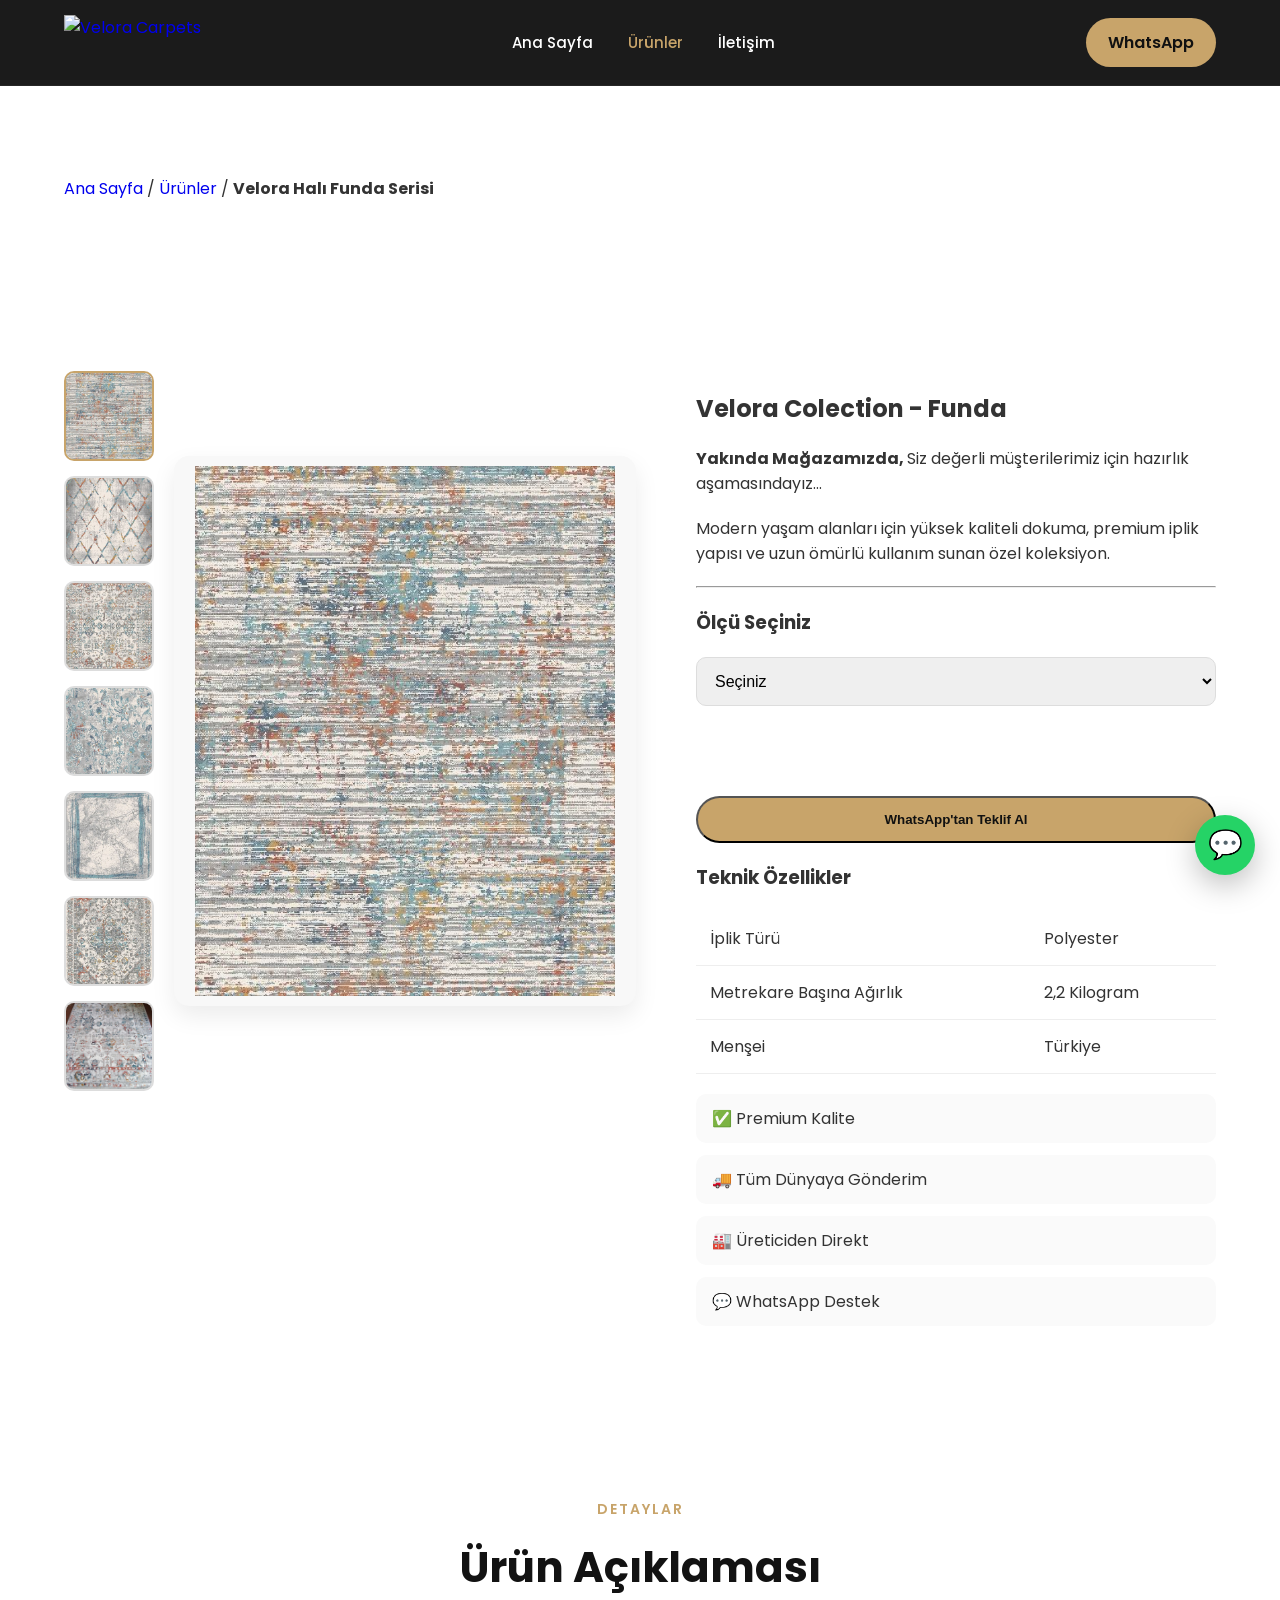
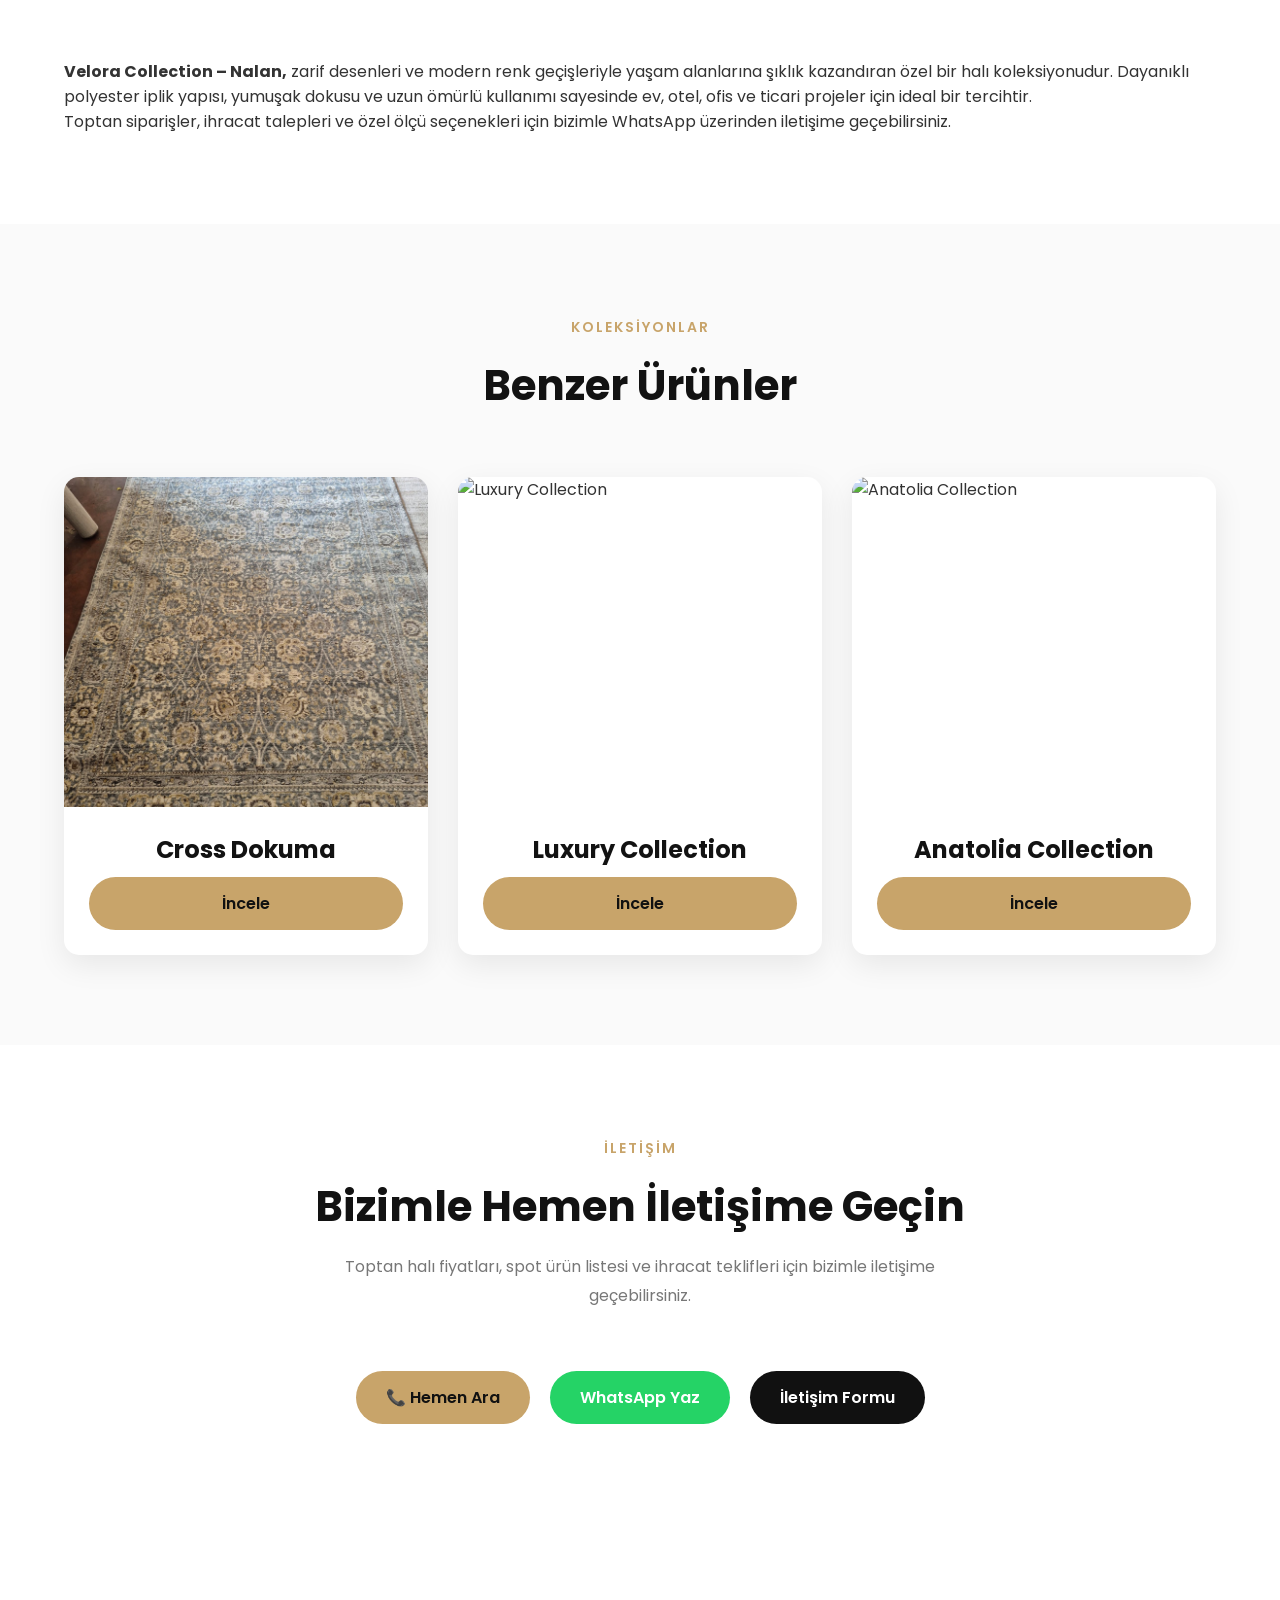
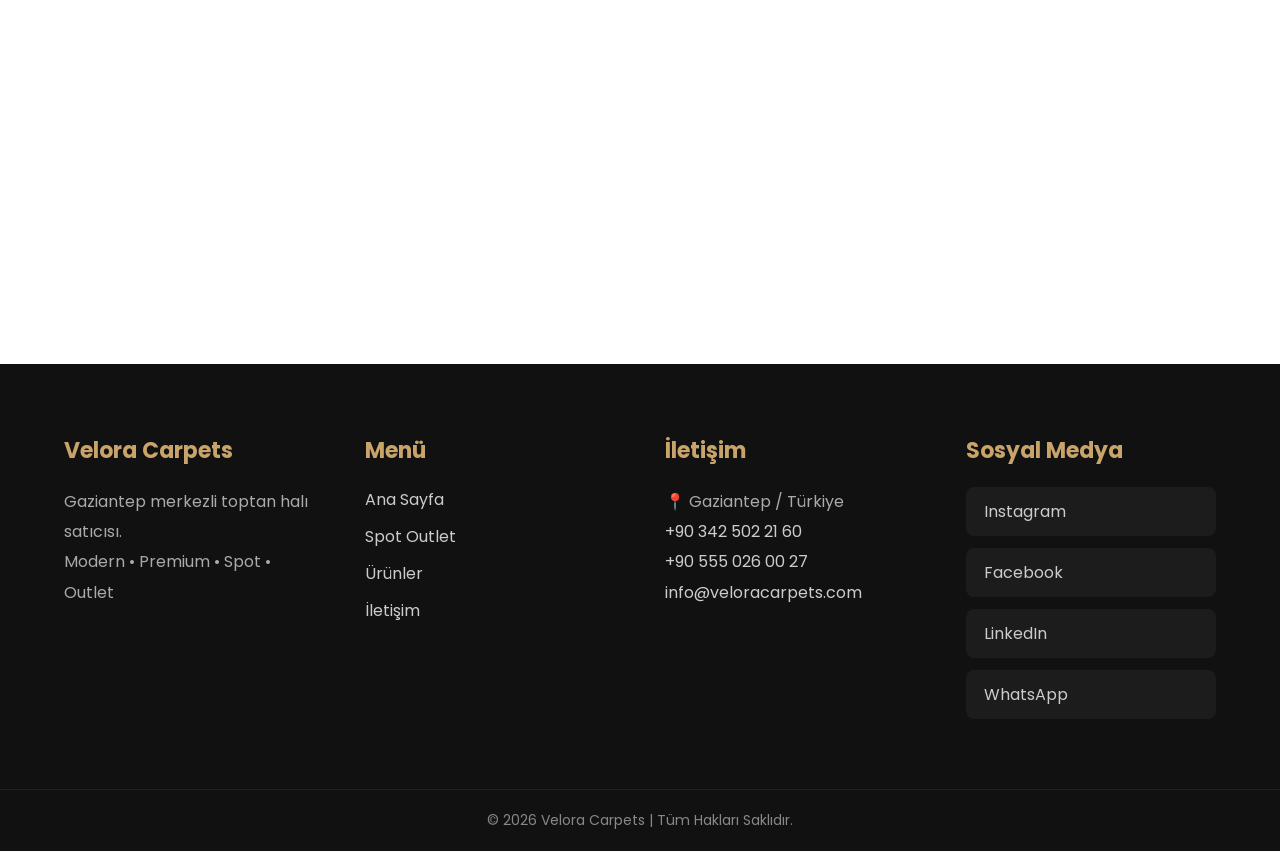
==== Funda.html @ a3ef4449 "2.0 uptade" ====
<!DOCTYPE html>
<html lang="tr">

<head>

<meta charset="UTF-8">

<meta name="viewport" content="width=device-width, initial-scale=1.0">

<title>Funda serisi| Velora Carpets</title>

<meta name="description" content="Velora Carpets Royal Collection premium halı serisi.">

<link rel="stylesheet" href="style.css">

<link rel="preconnect" href="https://fonts.googleapis.com">

<link rel="preconnect" href="https://fonts.gstatic.com" crossorigin>

<link href="https://fonts.googleapis.com/css2?family=Poppins:wght@300;400;500;600;700&display=swap" rel="stylesheet">
<meta name="description" content="Velora Carpets, Gaziantep merkezli toptan halı üreticisi. Spot halılar, outlet ürünler, ihracat ve premium halı koleksiyonları.">

<meta name="keywords" content="toptan halı, carpet manufacturer, wholesale carpet, gaziantep carpet, carpet exporter turkey, spot halı, outlet carpet, velora carpets">

<meta name="author" content="Velora Carpets">

<meta name="robots" content="index,follow,max-image-preview:large">

<meta name="theme-color" content="#121212">

<meta name="language" content="tr">

<meta name="revisit-after" content="7 days">

<meta name="distribution" content="global">

<meta name="rating" content="general">

<meta name="generator" content="Velora Carpets">

<link rel="canonical" href="https://veloracarpets.com/urun.html">

</head>

<body>

<!-- HEADER -->

<header>

<div class="container">

<a href="index.html" class="logo">

<img src="logo1.png" alt="Velora Carpets">

</a>

<nav>

<ul>

<li><a href="index.html">Ana Sayfa</a></li>

<li><a href="index.html#urunler" class="active">Ürünler</a></li>

<li><a href="iletisim.html">İletişim</a></li>

</ul>

</nav>

<a href="https://wa.me/905550360027"

class="header-btn"

target="_blank">

WhatsApp

</a>

</div>

</header>

<!-- BREADCRUMB -->

<section class="breadcrumb">

<div class="container">

<a href="index.html">Ana Sayfa</a>

<span> / </span>

<a href="index.html#urunler">Ürünler</a>

<span> / </span>

<strong>Velora Halı Funda Serisi</strong>

</div>

</section>

<!-- ÜRÜN -->

<section class="product-page">

<div class="container">

<div class="product-wrapper">

<!-- SOL TARAF -->

<div class="gallery">

<div class="thumbs">

<img src="Nalan/nalan (2).jpeg"

onclick="changeImage(this)"

class="active">

<img src="Nalan/nalan (1).jpeg"

onclick="changeImage(this)">

<img src="Nalan/nalan (3).jpeg"

onclick="changeImage(this)">

<img src="Nalan/nalan (4).jpeg"

onclick="changeImage(this)">

<img src="Nalan/nalan (5).jpeg"

onclick="changeImage(this)">

<img src="Nalan/nalan (6).jpeg"

onclick="changeImage(this)">

<img src="Nalan/nalan (7).jpeg"

onclick="changeImage(this)">

</div>

<div class="main-photo">

<img

id="mainImage"

src="Nalan/nalan (2).jpeg"

alt="Funda">

</div>

</div>

<!-- SAĞ TARAF -->

<div class="product-info">

<span class="category">


</span>

<h1>

Velora Colection - Funda

</h1>

<p class="price">

<strong>Yakında Mağazamızda, </strong>Siz değerli müşterilerimiz için hazırlık aşamasındayız...

</p>

<p>

Modern yaşam alanları için
yüksek kaliteli dokuma,
premium iplik yapısı ve
uzun ömürlü kullanım sunan
özel koleksiyon.

</p>

<hr>

<h3>

Ölçü Seçiniz

</h3>

<select id="size">

<option value="">Seçiniz</option>

<option>Tüm Ölçüler</option>

<option>200x290 cm </option>


</select>

<br><br>

<button

class="btn"

onclick="orderProduct()">

WhatsApp'tan Teklif Al

</button>
            <!-- TEKNİK ÖZELLİKLER -->

            <div class="product-features">

                <h3>Teknik Özellikler</h3>

                <table class="spec-table">

                    <tr>

                        <td>İplik Türü</td>

                        <td>Polyester</td>

                    </tr>

                  
                        <td>Metrekare Başına Ağırlık</td>

                        <td>2,2 Kilogram</td>

                    </tr>

                    <tr>

                        <td>Menşei</td>

                        <td>Türkiye</td>

                    </tr>

                </table>

                <div class="advantages">

                    <div class="adv-item">

                        ✅ Premium Kalite

                    </div>

                    <div class="adv-item">

                        🚚 Tüm Dünyaya Gönderim

                    </div>

                    <div class="adv-item">

                        🏭 Üreticiden Direkt

                    </div>

                    <div class="adv-item">

                        💬 WhatsApp Destek

                    </div>

                </div>

            </div>

        </div>

    </div>

</section>

<!-- ÜRÜN AÇIKLAMASI -->

<section class="product-description">

    <div class="container">

        <div class="section-title">

            <span>Detaylar</span>

            <h2>Ürün Açıklaması</h2>

        </div>

        <p>

        <strong>Velora Collection – Nalan,</strong> zarif desenleri ve modern renk geçişleriyle yaşam alanlarına şıklık kazandıran özel bir halı koleksiyonudur. Dayanıklı polyester iplik yapısı, yumuşak dokusu ve uzun ömürlü kullanımı sayesinde ev, otel, ofis ve ticari projeler için ideal bir tercihtir.

        <p>

            Toptan siparişler, ihracat talepleri ve özel ölçü seçenekleri için
            bizimle WhatsApp üzerinden iletişime geçebilirsiniz.

        </p>

    </div>

</section>

<!-- BENZER ÜRÜNLER -->

<section class="products">

    <div class="container">

        <div class="section-title">

            <span>Koleksiyonlar</span>

            <h2>Benzer Ürünler</h2>

        </div>

        <div class="product-grid">

            <div class="product-card">

                <img src="Crossdokuma/cross.jpeg" alt="Modern Collection">

                <div class="product-content">

                    <h3>Cross Dokuma</h3>

                    <a href="crossdokuma.html" class="btn">

                        İncele

                    </a>

                </div>

            </div>

            <div class="product-card">

                <img src="images/hali3.jpg" alt="Luxury Collection">

                <div class="product-content">

                    <h3>Luxury Collection</h3>

                    <a href="urun.html" class="btn">

                        İncele

                    </a>

                </div>

            </div>

            <div class="product-card">

                <img src="images/hali4.jpg" alt="Anatolia Collection">

                <div class="product-content">

                    <h3>Anatolia Collection</h3>

                    <a href="urun.html" class="btn">

                        İncele

                    </a>

                </div>

            </div>

        </div>

    </div>

</section>

   <!-- İLETİŞİM -->

    <section class="contact-home">

        <div class="container">

            <div class="section-title">

                <span>İletişim</span>

                <h2>

                    Bizimle Hemen İletişime Geçin

                </h2>

                <p>

                    Toptan halı fiyatları, spot ürün listesi ve ihracat
                    teklifleri için bizimle iletişime geçebilirsiniz.

                </p>

            </div>

            <div class="contact-buttons">

                <a href="tel:+903425022160" class="btn">

                    📞 Hemen Ara

                </a>

                <a href="https://wa.me/905550360027"
                   target="_blank"
                   class="btn whatsapp-btn">

                    WhatsApp Yaz

                </a>

                <a href="iletisim.html"
                   class="btn dark-btn">

                    İletişim Formu

                </a>

            </div>

        </div>

    </section>

    <!-- HARİTA -->

    <section class="map">
    <iframe
        src="https://www.google.com/maps/embed?pb=!1m18!1m12!1m3!1d3179.9035598469864!2d37.299523199999996!3d37.1549926!2m3!1f0!2f0!3f0!3m2!1i1024!2i768!4f13.1!3m3!1m2!1s0x1531e3319c6ea957%3A0x12e7f6b92e3f6d50!2svelora%20hal%C4%B1%20ithalat%20ve%20ihracat%20LTD.%20%C5%9ET%C4%B0.!5e0!3m2!1str!2str!4v1782640314547!5m2!1str!2str"
        width="100%"
        height="450"
        style="border:0;"
        allowfullscreen=""
        loading="lazy"
        referrerpolicy="strict-origin-when-cross-origin">
    </iframe>
</section>
    <!-- FOOTER -->

    <footer>

        <div class="container footer-grid">

            <div>

                <h3>Velora Carpets</h3>

                <p>

                    Gaziantep merkezli
                    toptan halı satıcısı.

                </p>

                <p>

                    Modern • Premium • Spot • Outlet

                </p>

            </div>

            <div>

                <h3>Menü</h3>

                <ul>

                    <li><a href="index.html">Ana Sayfa</a></li>

                    <li><a href="#spot">Spot Outlet</a></li>

                    <li><a href="#urunler">Ürünler</a></li>

                    <li><a href="iletisim.html">İletişim</a></li>

                </ul>

            </div>

            <div>

                <h3>İletişim</h3>

                <p>📍 Gaziantep / Türkiye</p>

                <p>

                    <a href="tel:+903425022160">

                        +90 342 502 21 60

                    </a>

                </p>
                <p>

                    <a href="tel:+905550260027">

                        +90 555 026 00 27

                    </a>

                </p>

                <p>

                    <a href="mailto:info@veloracarpets.com">

                        info@veloracarpets.com

                    </a>

                </p>

            </div>

            <div>

                <h3>Sosyal Medya</h3>

                <div class="social">

                    <a href="#" target="_blank">

                        Instagram

                    </a>

                    <a href="#" target="_blank">

                        Facebook

                    </a>

                    <a href="#" target="_blank">

                        LinkedIn

                    </a>

                    <a href="https://wa.me/905550360027"
                       target="_blank">

                        WhatsApp

                    </a>

                </div>

            </div>

        </div>

        <div class="copyright">

            © 2026 Velora Carpets
            | Tüm Hakları Saklıdır.

        </div>

    </footer>

        <!-- SABİT WHATSAPP -->

        <a href="https://wa.me/905550360027"

           class="floating-whatsapp"

           target="_blank">

            💬

        </a>

        <!-- SCRIPT -->

        <script src="script.js"></script>

        <script>

        /* Galeri */

        const thumbs=document.querySelectorAll(".thumbs img");

        const main=document.getElementById("mainImage");

        thumbs.forEach(img=>{

            img.addEventListener("click",()=>{

                main.src=img.src;

                thumbs.forEach(i=>i.classList.remove("active"));

                img.classList.add("active");

            });

        });

        /* WhatsApp */

        function orderProduct(){

            const size=document.getElementById("size").value;

            if(size===""){

                alert("Lütfen ölçü seçiniz.");

                return;

            }

            const text=

`Merhaba,

Royal Collection

${size}

ölçüsü için fiyat alabilir miyim?`;

            window.open(

"https://wa.me/905550360027?text="+encodeURIComponent(text),

"_blank"

            );

        }

        </script>

</body>

</html>
---- style.css ----
/* ==========================================
   VELORA CARPETS
   STYLE.CSS
========================================== */

:root{

    --black:#121212;
    --black2:#1d1d1d;
    --gold:#c8a46a;
    --gold-hover:#b58f53;
    --white:#ffffff;
    --gray:#777777;
    --light:#f8f8f8;
    --border:#e6e6e6;
    --green:#25D366;

    --radius:12px;

    --shadow:0 10px 30px rgba(0,0,0,.08);

}

*{
    margin:0;
    padding:0;
    box-sizing:border-box;
}

html{

    scroll-behavior:smooth;

}

body{

    font-family:'Poppins',sans-serif;

    background:#fff;

    color:#333;

    overflow-x:hidden;

}

img{

    max-width:100%;

    display:block;

}

a{

    text-decoration:none;

    transition:.30s;

}

ul{

    list-style:none;

}

.container{

    width:90%;

    max-width:1280px;

    margin:auto;

}

/* ==========================================
   HEADER
========================================== */

header{

    position:sticky;

    top:0;

    left:0;

    width:100%;

    background:rgba(18,18,18,.96);

    backdrop-filter:blur(8px);

    z-index:999;

    border-bottom:1px solid rgba(255,255,255,.05);

}

header .container{

    height:85px;

    display:flex;

    align-items:center;

    justify-content:space-between;

}

.logo img{

    height:55px;

}

nav ul{

    display:flex;

    gap:35px;

}

nav a{

    color:#fff;

    font-size:15px;

    font-weight:500;

}

nav a:hover{

    color:var(--gold);

}

nav .active{

    color:var(--gold);

}

.header-btn{

    background:var(--gold);

    color:#111;

    padding:12px 22px;

    border-radius:50px;

    font-weight:600;

}

.header-btn:hover{

    background:var(--gold-hover);

}

/* ==========================================
   HERO
========================================== */

.hero{

    position:relative;

    height:92vh;

    background:url(images/hero.jpg)
    center center/cover;

    display:flex;

    align-items:center;

}

.hero-overlay{

    position:absolute;

    inset:0;

    background:rgba(0,0,0,.55);

}

.hero-content{

    position:relative;

    color:#fff;

    max-width:700px;

}

.hero-content span{

    color:var(--gold);

    font-size:15px;

    letter-spacing:3px;

    font-weight:600;

}

.hero-content h1{

    font-size:62px;

    line-height:1.15;

    margin:20px 0;

}

.hero-content p{

    font-size:18px;

    color:#ddd;

    line-height:1.8;

    margin-bottom:35px;

}

.hero-buttons{

    display:flex;

    gap:15px;

}

.btn{

    display:inline-block;

    padding:14px 30px;

    border-radius:50px;

    background:var(--gold);

    color:#111;

    font-weight:600;

}

.btn:hover{

    background:var(--gold-hover);

}

.btn-dark{

    background:#25D366;

}

.btn-dark:hover{

    background:#eee;

}
/* ==========================================
   BÖLÜM BAŞLIKLARI
========================================== */

section{

    padding:90px 0;

}

.section-title{

    text-align:center;

    margin-bottom:60px;

}

.section-title span{

    color:var(--gold);

    font-weight:600;

    text-transform:uppercase;

    letter-spacing:2px;

    font-size:14px;

}

.section-title h2{

    font-size:42px;

    margin:15px 0;

    color:var(--black);

}

.section-title p{

    color:var(--gray);

    max-width:650px;

    margin:auto;

    line-height:1.8;

}

/* ==========================================
   SPOT OUTLET
========================================== */

.spot-section{

    background:#fff;

}

.spot-box{

    background:#fff7f7;

    border:1px solid #ffd7d7;

    border-radius:15px;

    overflow:hidden;

    box-shadow:var(--shadow);

}

.spot-top{

    display:flex;

    justify-content:space-between;

    align-items:center;

    padding:35px;

    border-bottom:1px solid #ffdede;

}

.spot-top h2{

    color:#d93333;

    font-size:34px;

    margin-bottom:10px;

}

.spot-top p{

    color:#666;

}

.spot-info{

    display:flex;

    gap:50px;

}

.spot-info small{

    display:block;

    color:#c44;

    margin-bottom:8px;

    font-weight:600;

}

.spot-info strong{

    font-size:16px;

}

.green{

    color:#25D366;

}

.spot-content{

    display:flex;

    justify-content:space-between;

    align-items:center;

    gap:40px;

    padding:35px;

}

.spot-content p{

    margin-bottom:15px;

    line-height:1.8;

}

/* ==========================================
   ÜRÜNLER
========================================== */

.products{

    background:#fafafa;

}

.product-grid{

    display:grid;

    grid-template-columns:repeat(auto-fit,minmax(280px,1fr));

    gap:30px;

}

.product-card{

    background:#fff;

    border-radius:15px;

    overflow:hidden;

    box-shadow:var(--shadow);

    transition:.35s;

}

.product-card:hover{

    transform:translateY(-8px);

    box-shadow:0 20px 40px rgba(0,0,0,.12);

}

.product-card img{

    width:100%;

    height:330px;

    object-fit:cover;

    transition:.5s;

}

.product-card:hover img{

    transform:scale(1.05);

}

.product-content{

    padding:25px;

    text-align:center;

}

.product-content h3{

    font-size:24px;

    margin-bottom:10px;

    color:var(--black);

}

.product-content p{

    color:var(--gray);

    line-height:1.7;

    margin-bottom:20px;

}

/* ==========================================
   BUTONLAR
========================================== */

.product-content .btn{

    width:100%;

    text-align:center;

}
/* ==========================================
   HAKKIMIZDA
========================================== */

.about{

    background:#ffffff;

}

.about-grid{

    display:grid;

    grid-template-columns:1fr 1fr;

    gap:70px;

    align-items:center;

}

.about-image img{

    width:100%;

    border-radius:15px;

    box-shadow:var(--shadow);

}

.about-content span{

    color:var(--gold);

    font-weight:600;

    text-transform:uppercase;

    letter-spacing:2px;

}

.about-content h2{

    font-size:42px;

    margin:20px 0;

    color:var(--black);

}

.about-content p{

    color:var(--gray);

    line-height:1.9;

    margin-bottom:20px;

}

/* ==========================================
   NEDEN VELORA
========================================== */

.features{

    background:#fafafa;

}

.feature-grid{

    display:grid;

    grid-template-columns:repeat(auto-fit,minmax(250px,1fr));

    gap:30px;

}

.feature-card{

    background:#fff;

    padding:35px;

    border-radius:15px;

    text-align:center;

    box-shadow:var(--shadow);

    transition:.35s;

}

.feature-card:hover{

    transform:translateY(-8px);

}

.feature-card .icon{

    width:80px;

    height:80px;

    margin:auto;

    margin-bottom:20px;

    border-radius:50%;

    background:var(--gold);

    display:flex;

    align-items:center;

    justify-content:center;

    font-size:34px;

}

.feature-card h3{

    margin-bottom:15px;

    color:var(--black);

}

.feature-card p{

    color:var(--gray);

    line-height:1.8;

}

/* ==========================================
   İSTATİSTİKLER
========================================== */

.stats{

    background:linear-gradient(rgba(18,18,18,.92),rgba(18,18,18,.92)),
    url(images/stats.jpg) center center/cover;

    color:#fff;

}

.stats-grid{

    display:grid;

    grid-template-columns:repeat(4,1fr);

    gap:30px;

    text-align:center;

}

.stats-grid h2{

    font-size:48px;

    color:var(--gold);

    margin-bottom:10px;

}

.stats-grid p{

    color:#ddd;

}

/* ==========================================
   İLETİŞİM
========================================== */

.contact-home{

    background:#fff;

}

.contact-buttons{

    display:flex;

    justify-content:center;

    gap:20px;

    flex-wrap:wrap;

}

.dark-btn{

    background:#111;

    color:#fff;

}

.dark-btn:hover{

    background:#000;

}

.whatsapp-btn{

    background:#25D366;

    color:#fff;

}

.whatsapp-btn:hover{

    background:#20b65a;

}

/* ==========================================
   HARİTA
========================================== */

.map{

    width:100%;

    height:450px;

}

.map iframe{

    width:100%;

    height:100%;

    border:none;

}
/*==========================================
    FOOTER
==========================================*/

footer{

    background:#111;

    color:#ddd;

}

.footer-grid{

    display:grid;

    grid-template-columns:repeat(auto-fit,minmax(250px,1fr));

    gap:50px;

    padding:70px 0;

}

.footer-grid h3{

    color:var(--gold);

    margin-bottom:20px;

    font-size:22px;

}

.footer-grid p{

    line-height:1.9;

    color:#aaa;

}

.footer-grid ul{

    padding:0;

}

.footer-grid li{

    margin-bottom:12px;

}

.footer-grid a{

    color:#ccc;

}

.footer-grid a:hover{

    color:var(--gold);

}

.social{

    display:flex;

    flex-direction:column;

    gap:12px;

}

.social a{

    background:#1c1c1c;

    padding:12px 18px;

    border-radius:8px;

    transition:.30s;

}

.social a:hover{

    background:var(--gold);

    color:#111;

}

.copyright{

    border-top:1px solid #222;

    text-align:center;

    padding:20px;

    color:#888;

    font-size:14px;

}

/*==========================================
    FLOATING WHATSAPP
==========================================*/

.floating-whatsapp{

    position:fixed;

    right:25px;

    bottom:25px;

    width:60px;

    height:60px;

    background:#25D366;

    color:#fff;

    border-radius:50%;

    display:flex;

    justify-content:center;

    align-items:center;

    font-size:28px;

    box-shadow:0 10px 30px rgba(0,0,0,.25);

    transition:.30s;

    z-index:999;

}

.floating-whatsapp:hover{

    transform:translateY(-5px);

    background:#20b65a;

}

/*==========================================
    GENEL HOVER
==========================================*/

img{

    user-select:none;

}

.card,
.product-card,
.feature-card,
.spot-box{

    transition:.35s;

}

.card:hover,
.product-card:hover,
.feature-card:hover{

    transform:translateY(-8px);

}

::selection{

    background:var(--gold);

    color:#fff;

}

/*==========================================
    TABLET
==========================================*/

@media(max-width:992px){

    .hero h1{

        font-size:48px;

    }

    .about-grid{

        grid-template-columns:1fr;

    }

    .stats-grid{

        grid-template-columns:repeat(2,1fr);

    }

    .spot-top{

        flex-direction:column;

        gap:25px;

        align-items:flex-start;

    }

    .spot-content{

        flex-direction:column;

        align-items:flex-start;

    }

}

/*==========================================
    MOBİL
==========================================*/

@media(max-width:768px){

    header .container{

        flex-direction:column;

        height:auto;

        padding:20px 0;

        gap:20px;

    }

    nav ul{

        flex-wrap:wrap;

        justify-content:center;

        gap:15px;

    }

    .header-btn{

        display:none;

    }

    .hero{

        height:70vh;

    }

    .hero-content{

        text-align:center;

    }

    .hero h1{

        font-size:34px;

    }

    .hero-buttons{

        flex-direction:column;

    }

    .btn{

        width:100%;

        text-align:center;

    }

    .section-title h2{

        font-size:30px;

    }

    .spot-top h2{

        font-size:26px;

    }

    .spot-info{

        width:100%;

        justify-content:space-between;

    }

    .stats-grid{

        grid-template-columns:1fr;

        gap:40px;

    }

    .footer-grid{

        text-align:center;

    }

    .social{

        align-items:center;

    }

    .floating-whatsapp{

        width:55px;

        height:55px;

        right:15px;

        bottom:15px;

        font-size:24px;

    }

}

/*==========================================
    KÜÇÜK TELEFON
==========================================*/

@media(max-width:480px){

    .hero h1{

        font-size:28px;

    }

    .hero p{

        font-size:15px;

    }

    .logo img{

        height:45px;

    }

    .spot-info{

        flex-direction:column;

        gap:15px;

    }

}

/*==========================================
İLETİŞİM SAYFASI
==========================================*/

.contact-page{

    padding:80px 0;

}

.contact-grid{

    display:grid;

    grid-template-columns:1fr 1fr;

    gap:60px;

}

.contact-info span{

    color:var(--gold);

    font-weight:600;

}

.contact-info h2{

    font-size:40px;

    margin:15px 0 25px;

}

.contact-info p{

    line-height:1.8;

    color:#666;

}

.info-box{

    margin-top:25px;

    padding:20px;

    background:#fafafa;

    border-left:4px solid var(--gold);

    border-radius:8px;

}

.contact-form{

    background:#fff;

    padding:35px;

    border-radius:15px;

    box-shadow:var(--shadow);

}

.contact-form h3{

    margin-bottom:25px;

}

.contact-form input,

.contact-form textarea{

    width:100%;

    padding:15px;

    margin-bottom:20px;

    border:1px solid #ddd;

    border-radius:8px;

    font-family:inherit;

    font-size:15px;

}

.contact-form textarea{

    resize:vertical;

}

.contact-form input:focus,

.contact-form textarea:focus{

    outline:none;

    border-color:var(--gold);

}

.contact-form .btn{

    width:100%;

}

@media(max-width:900px){

.contact-grid{

grid-template-columns:1fr;

}

}
/* ===========================
   PRODUCT DETAIL PAGE
=========================== */

.product-page{
    padding:80px 0;
}

.product-wrapper{
    display:grid;
    grid-template-columns:1.1fr 1fr;
    gap:60px;
    align-items:flex-start;
}

.gallery{
    display:flex;
    gap:20px;
}

.thumbs{
    display:flex;
    flex-direction:column;
    gap:15px;
}

.thumbs img{
    width:90px;
    height:90px;
    object-fit:cover;
    border-radius:10px;
    border:2px solid #ddd;
    cursor:pointer;
    transition:.3s;
}

.thumbs img:hover,
.thumbs img.active{
    border-color:var(--gold);
}

.main-photo{
    flex:1;
    display:flex;
    justify-content:center;
    align-items:center;
}

.main-photo img{
    width:100%;
    max-width:550px;
    height:550px;
    object-fit:contain;
    background:#f8f8f8;
    border-radius:15px;
    box-shadow:0 10px 25px rgba(0,0,0,.08);
    padding:10px;
}

.product-info{
    display:flex;
    flex-direction:column;
    gap:20px;
}

.product-info select{
    width:100%;
    padding:14px;
    border:1px solid #ddd;
    border-radius:10px;
    font-size:16px;
}

.spec-table{
    width:100%;
    border-collapse:collapse;
    margin-top:20px;
}

.spec-table td{
    padding:14px;
    border-bottom:1px solid #eee;
}

.advantages{
    display:grid;
    gap:12px;
    margin-top:20px;
}

.adv-item{
    background:#fafafa;
    padding:12px 16px;
    border-radius:10px;
}

@media(max-width:992px){

    .product-wrapper{
        grid-template-columns:1fr;
    }

    .gallery{
        flex-direction:column-reverse;
    }

    .thumbs{
        flex-direction:row;
        justify-content:center;
        flex-wrap:wrap;
    }

    .main-photo img{
        max-width:100%;
        height:450px;
    }
}

@media(max-width:768px){

    .main-photo img{
        height:350px;
    }

    .thumbs img{
        width:70px;
        height:70px;
    }
}
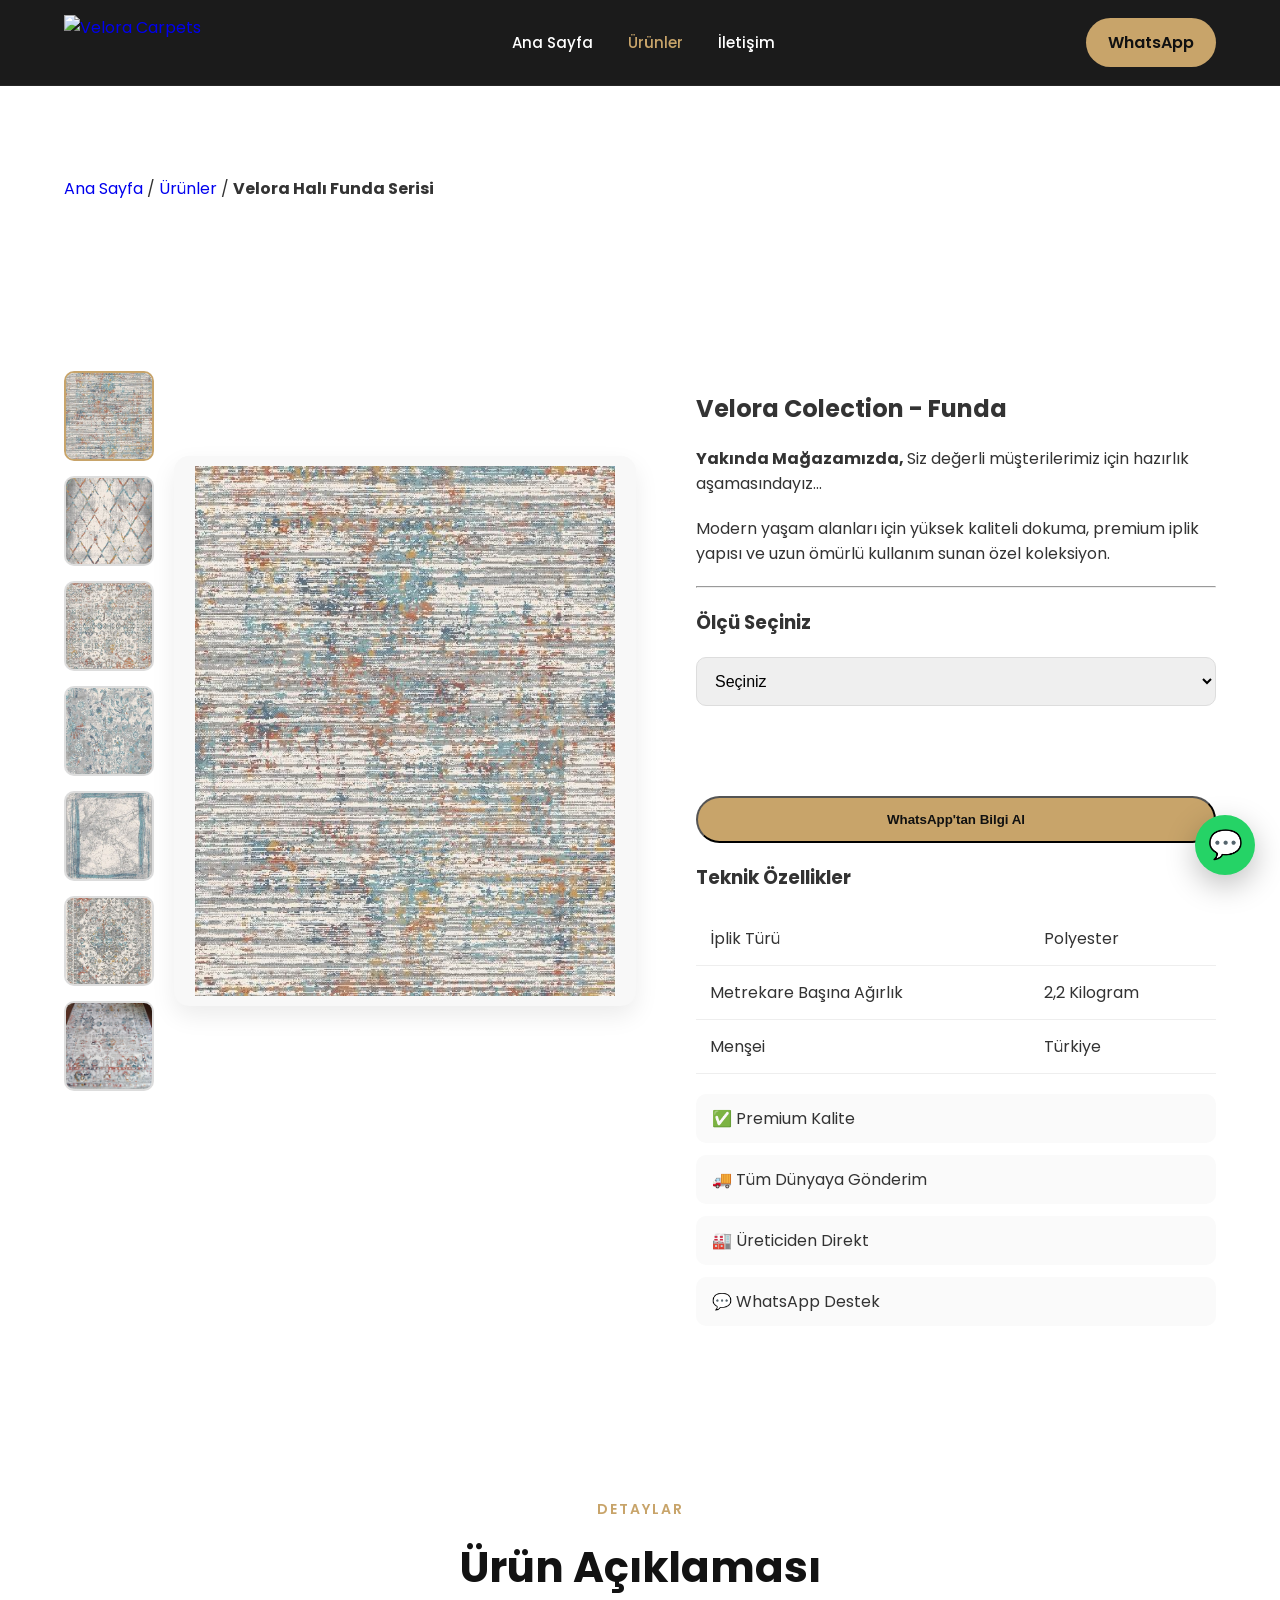
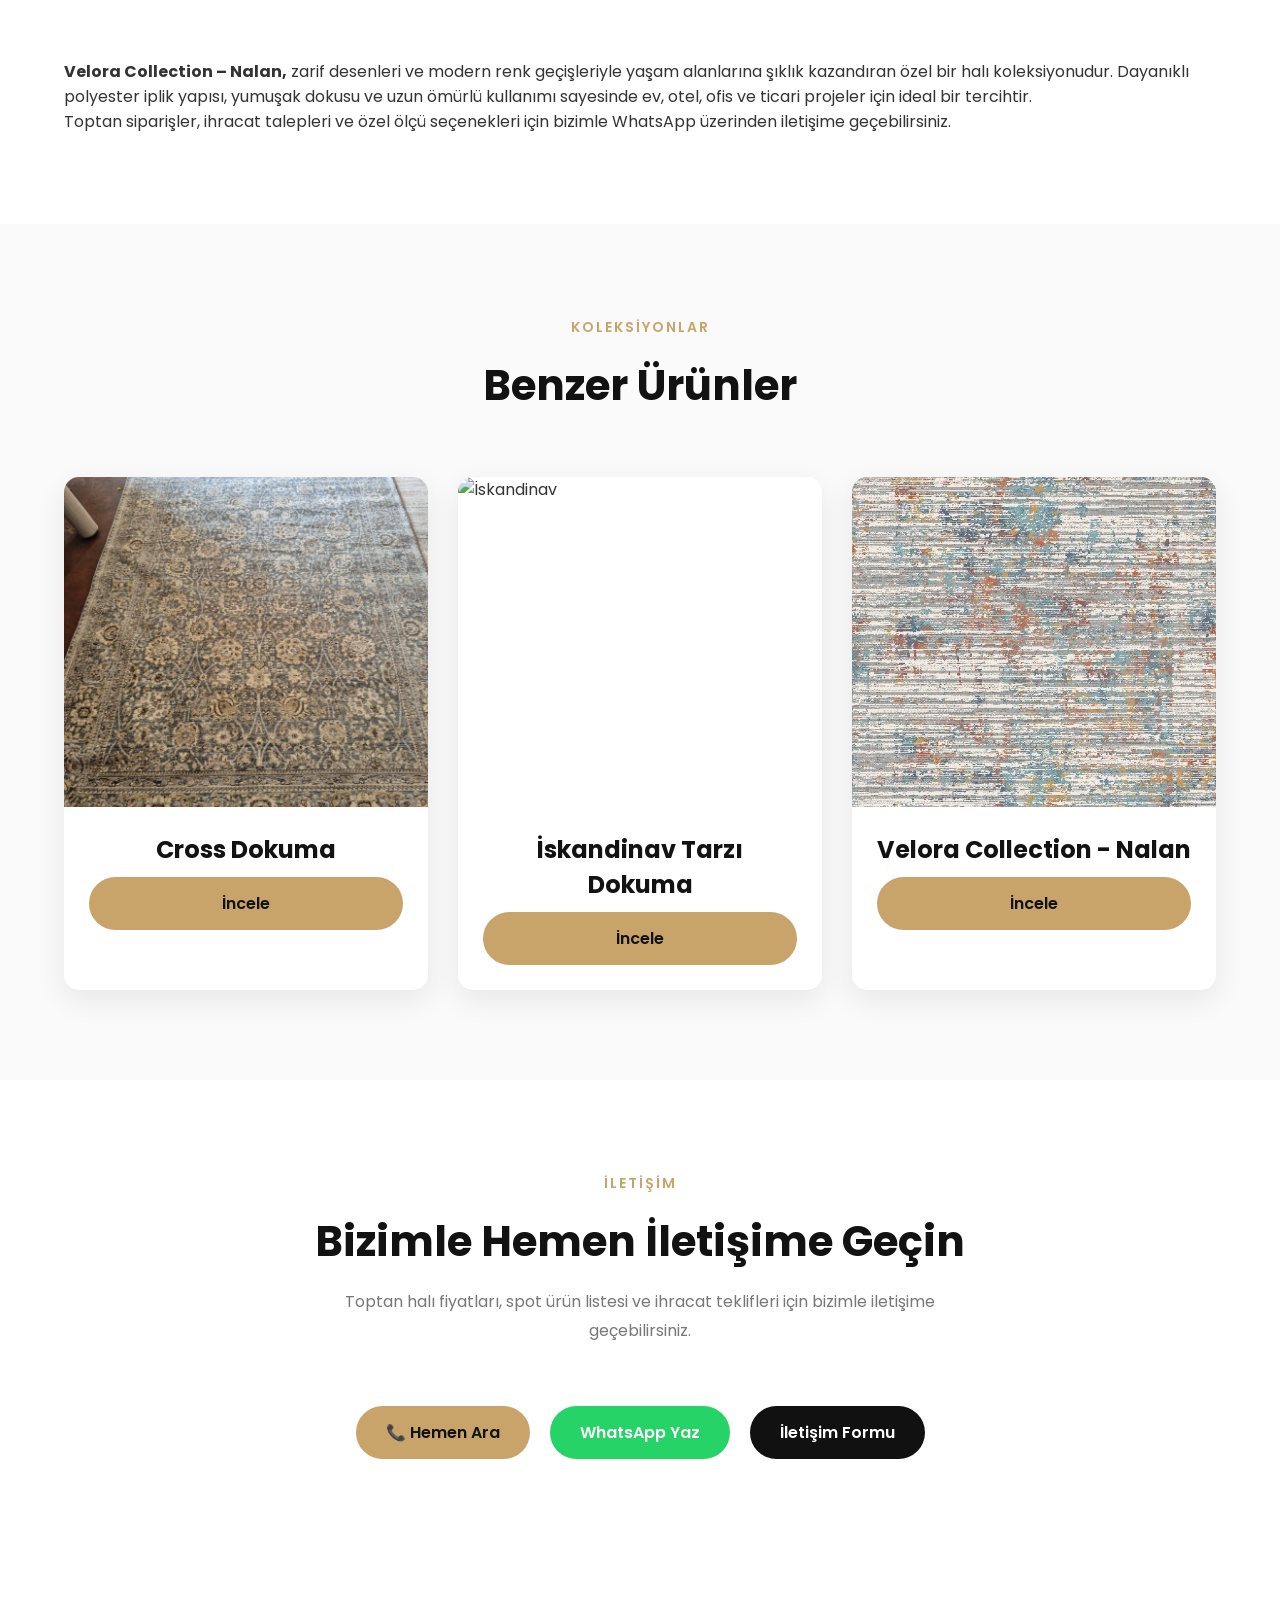
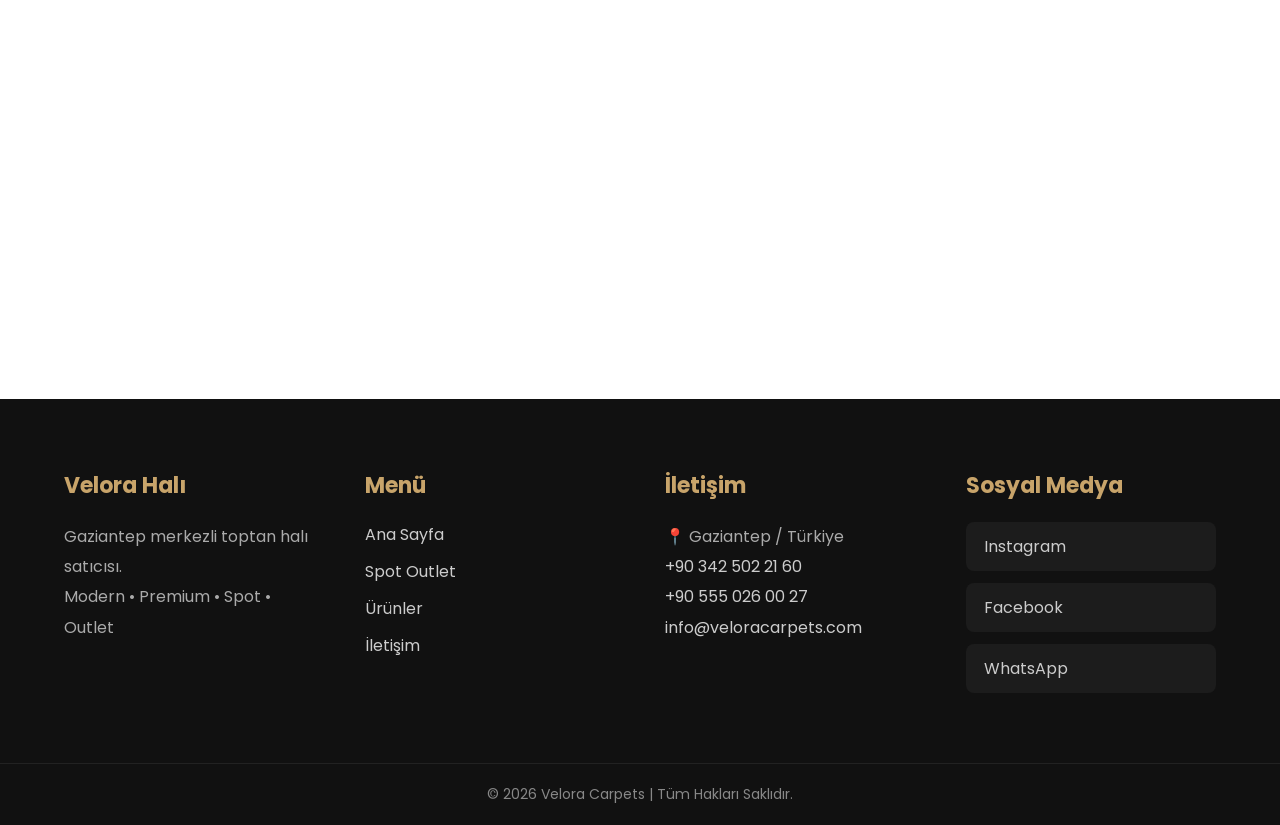
==== commit bcf22682: "222" ====
--- a/Funda.html
+++ b/Funda.html
@@ -7,7 +7,7 @@
 
 <meta name="viewport" content="width=device-width, initial-scale=1.0">
 
-<title>Funda serisi| Velora Carpets</title>
+<title>Funda serisi| Velora Halı</title>
 
 <meta name="description" content="Velora Carpets Royal Collection premium halı serisi.">
 
@@ -222,7 +222,7 @@
 
 onclick="orderProduct()">
 
-WhatsApp'tan Teklif Al
+WhatsApp'tan Bilgi Al
 
 </button>
             <!-- TEKNİK ÖZELLİKLER -->
@@ -359,13 +359,13 @@
 
             <div class="product-card">
 
-                <img src="images/hali3.jpg" alt="Luxury Collection">
+                <img src="iskandinav/iskandinav (1).jpeg" alt="İskandinav">
 
                 <div class="product-content">
 
-                    <h3>Luxury Collection</h3>
-
-                    <a href="urun.html" class="btn">
+                    <h3>İskandinav Tarzı Dokuma</h3>
+
+                    <a href="iskandinav.html" class="btn">
 
                         İncele
 
@@ -377,13 +377,13 @@
 
             <div class="product-card">
 
-                <img src="images/hali4.jpg" alt="Anatolia Collection">
+                <img src="Nalan/nalan (2).jpeg" alt="Anatolia Collection">
 
                 <div class="product-content">
 
-                    <h3>Anatolia Collection</h3>
-
-                    <a href="urun.html" class="btn">
+                    <h3>Velora Collection - Nalan</h3>
+
+                    <a href="Nalan.html" class="btn">
 
                         İncele
 
@@ -426,7 +426,7 @@
 
             <div class="contact-buttons">
 
-                <a href="tel:+903425022160" class="btn">
+                <a href="tel:+905550360027" class="btn">
 
                     📞 Hemen Ara
 
@@ -474,7 +474,7 @@
 
             <div>
 
-                <h3>Velora Carpets</h3>
+                <h3>Velora Halı</h3>
 
                 <p>
 
@@ -564,12 +564,6 @@
 
                     </a>
 
-                    <a href="#" target="_blank">
-
-                        LinkedIn
-
-                    </a>
-
                     <a href="https://wa.me/905550360027"
                        target="_blank">
 
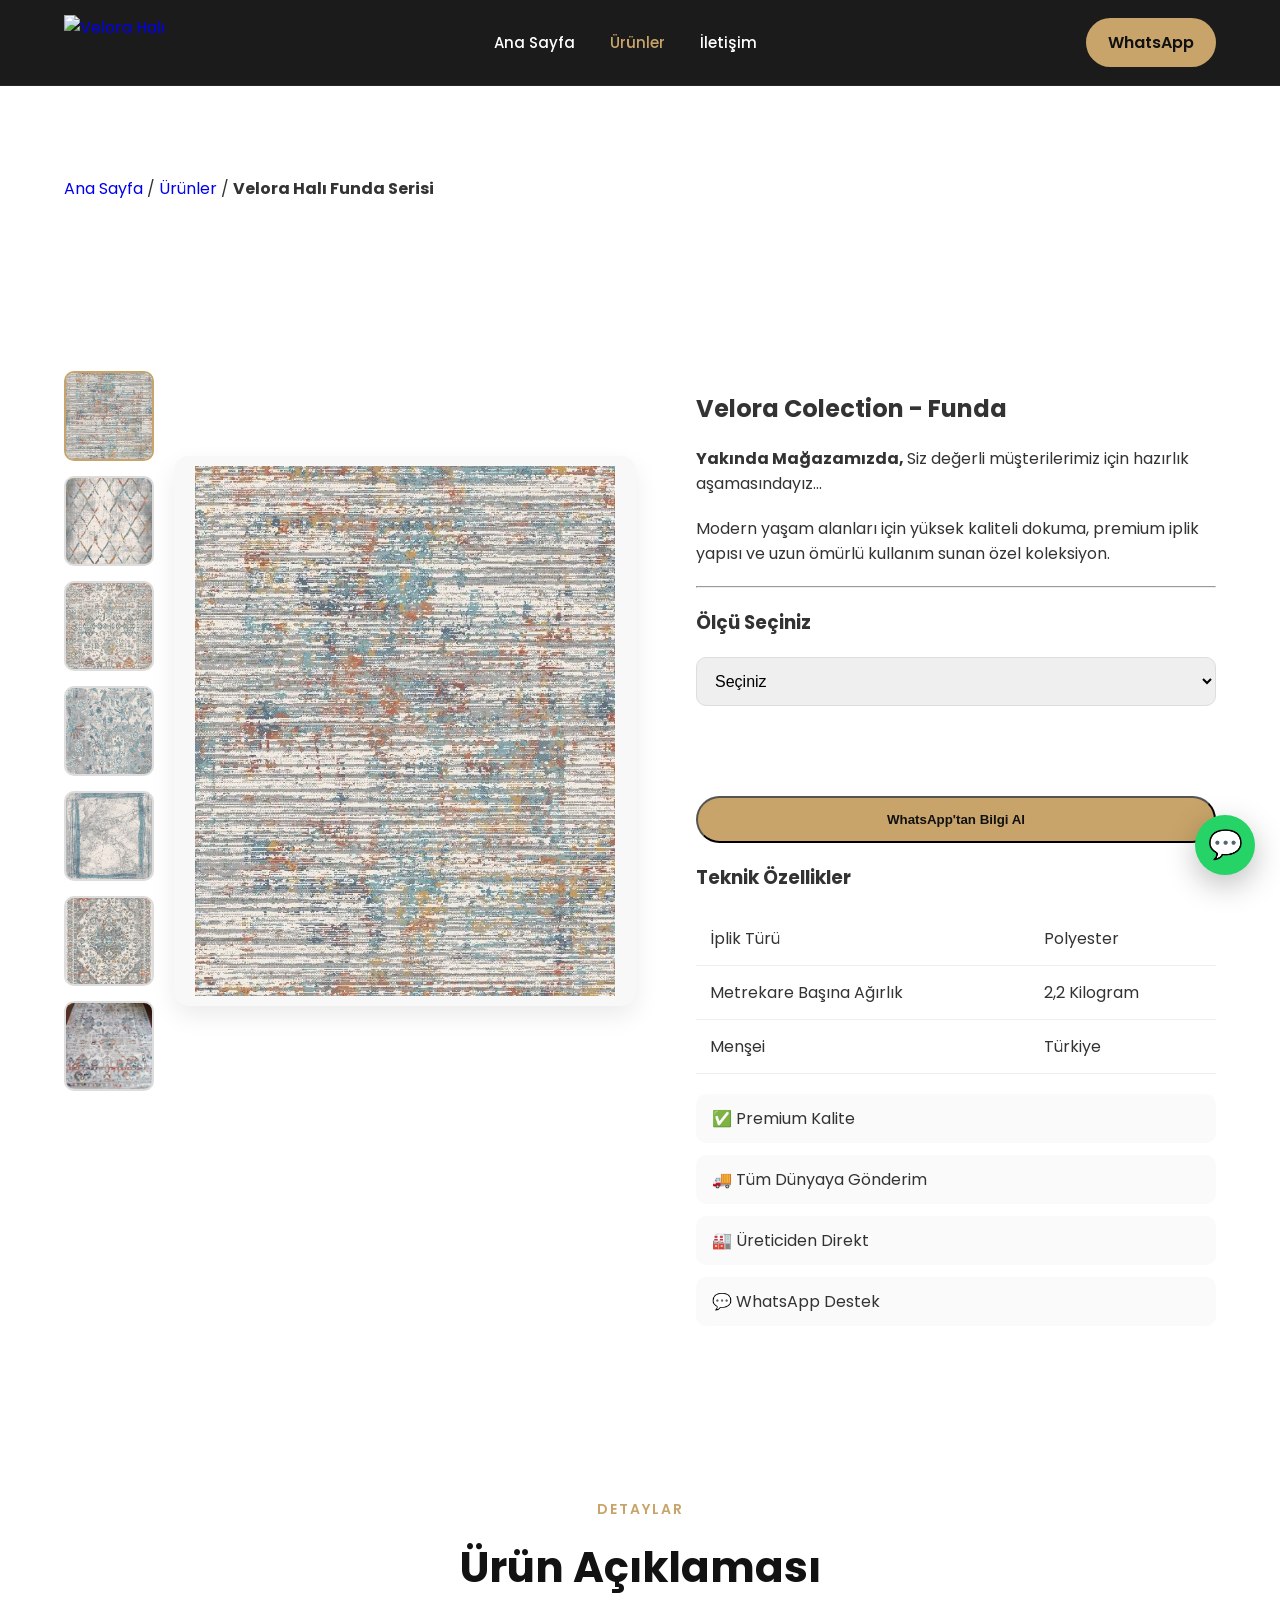
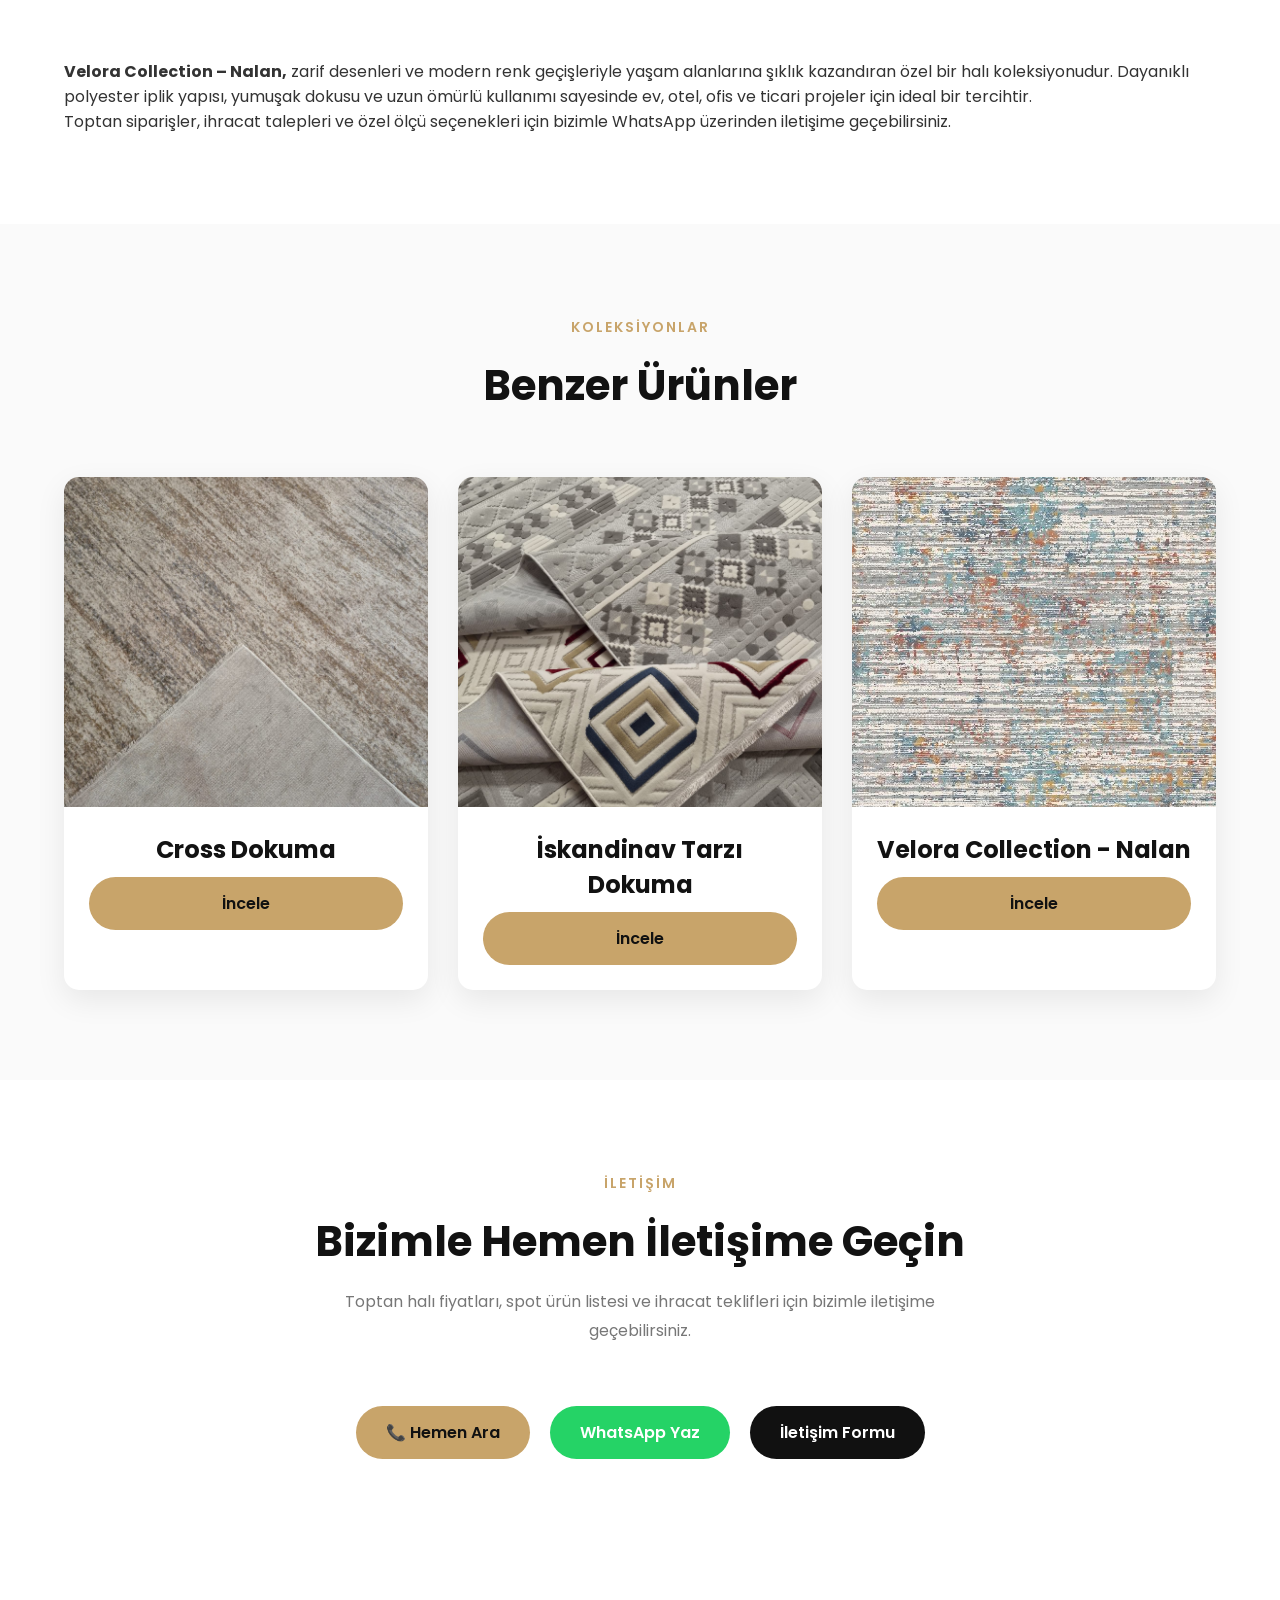
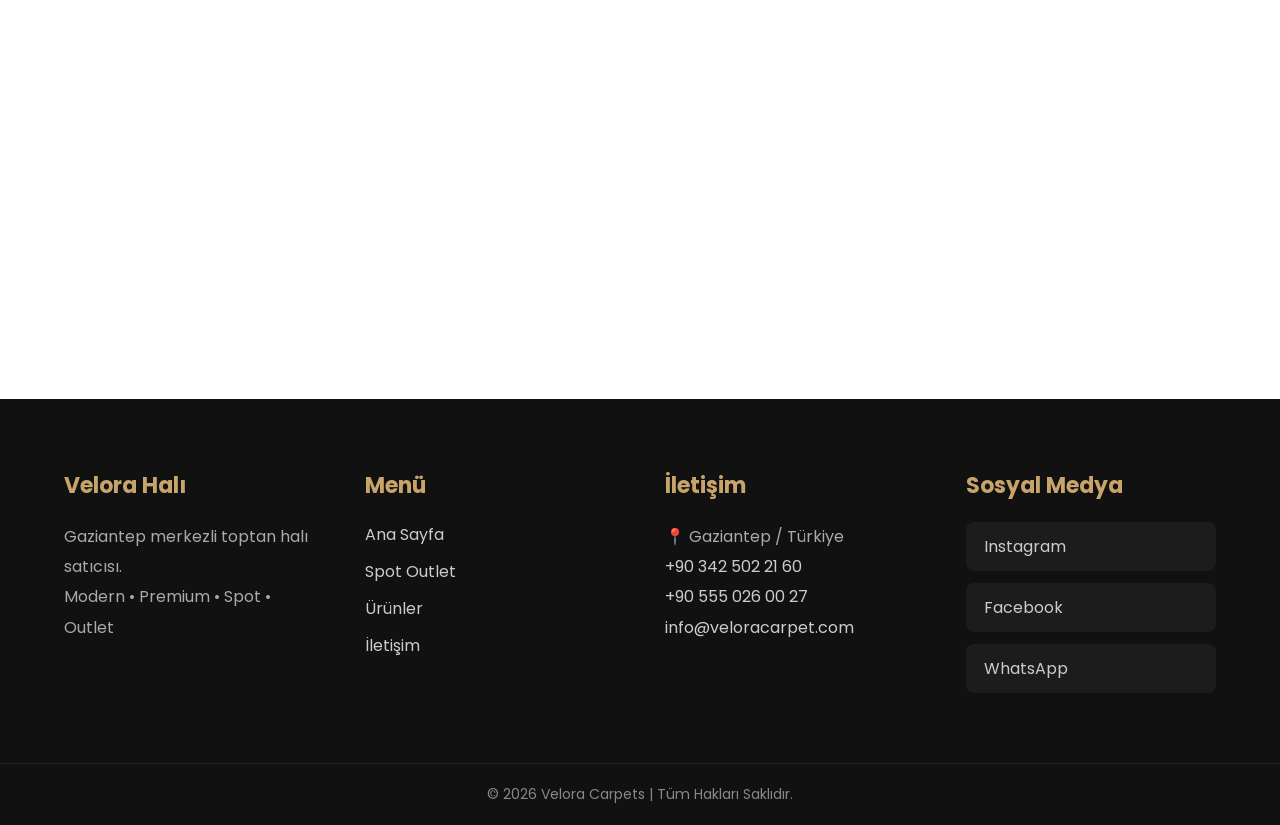
==== commit 1ae18336: "uprage 2:0" ====
--- a/Funda.html
+++ b/Funda.html
@@ -11,7 +11,7 @@
 
 <meta name="description" content="Velora Carpets Royal Collection premium halı serisi.">
 
-<link rel="stylesheet" href="style.css">
+<link rel="stylesheet" href="CSS/style.css">
 
 <link rel="preconnect" href="https://fonts.googleapis.com">
 
@@ -52,7 +52,7 @@
 
 <a href="index.html" class="logo">
 
-<img src="logo1.png" alt="Velora Carpets">
+<img src="İmages/logo1.png" alt="Velora Halı">
 
 </a>
 
@@ -341,13 +341,13 @@
 
             <div class="product-card">
 
-                <img src="Crossdokuma/cross.jpeg" alt="Modern Collection">
+                <img src="Crossdokuma/cross (2).jpeg" alt="Cross Dokuma">
 
                 <div class="product-content">
 
                     <h3>Cross Dokuma</h3>
 
-                    <a href="crossdokuma.html" class="btn">
+                    <a href="cross.html" class="btn">
 
                         İncele
 
@@ -359,7 +359,7 @@
 
             <div class="product-card">
 
-                <img src="iskandinav/iskandinav (1).jpeg" alt="İskandinav">
+                <img src="İskandinav/iskandinav (1).jpeg" alt="İskandinav">
 
                 <div class="product-content">
 
@@ -377,7 +377,7 @@
 
             <div class="product-card">
 
-                <img src="Nalan/nalan (2).jpeg" alt="Anatolia Collection">
+                <img src="Nalan/nalan (2).jpeg" alt="Nalan Serisi">
 
                 <div class="product-content">
 
@@ -536,9 +536,9 @@
 
                 <p>
 
-                    <a href="mailto:info@veloracarpets.com">
-
-                        info@veloracarpets.com
+                    <a href="mailto:info@veloracarpet.com">
+
+                        info@veloracarpet.com
 
                     </a>
 
@@ -552,13 +552,13 @@
 
                 <div class="social">
 
-                    <a href="#" target="_blank">
+                    <a href="https://www.instagram.com/velora.hali/" target="_blank">
 
                         Instagram
 
                     </a>
 
-                    <a href="#" target="_blank">
+                    <a href="https://www.facebook.com/people/Velora-Hal%C4%B1/61591190919219/" target="_blank">
 
                         Facebook
 
@@ -600,7 +600,7 @@
 
         <!-- SCRIPT -->
 
-        <script src="script.js"></script>
+        <script src="JavaScript/script.js"></script>
 
         <script>
 
@@ -642,8 +642,7 @@
 
 `Merhaba,
 
-Royal Collection
-
+Velora Colection - Funda Serisi
 ${size}
 
 ölçüsü için fiyat alabilir miyim?`;
--- a/CSS/style.css
+++ b/CSS/style.css
@@ -0,0 +1,1446 @@
+/* ==========================================
+   VELORA CARPETS
+   STYLE.CSS
+========================================== */
+
+:root{
+
+    --black:#121212;
+    --black2:#1d1d1d;
+    --gold:#c8a46a;
+    --gold-hover:#b58f53;
+    --white:#ffffff;
+    --gray:#777777;
+    --light:#f8f8f8;
+    --border:#e6e6e6;
+    --green:#25D366;
+
+    --radius:12px;
+
+    --shadow:0 10px 30px rgba(0,0,0,.08);
+
+}
+
+*{
+    margin:0;
+    padding:0;
+    box-sizing:border-box;
+}
+
+html{
+
+    scroll-behavior:smooth;
+
+}
+
+body{
+
+    font-family:'Poppins',sans-serif;
+
+    background:#fff;
+
+    color:#333;
+
+    overflow-x:hidden;
+
+}
+
+img{
+
+    max-width:100%;
+
+    display:block;
+
+}
+
+a{
+
+    text-decoration:none;
+
+    transition:.30s;
+
+}
+
+ul{
+
+    list-style:none;
+
+}
+
+.container{
+
+    width:90%;
+
+    max-width:1280px;
+
+    margin:auto;
+
+}
+
+/* ==========================================
+   HEADER
+========================================== */
+
+header{
+
+    position:sticky;
+
+    top:0;
+
+    left:0;
+
+    width:100%;
+
+    background:rgba(18,18,18,.96);
+
+    backdrop-filter:blur(8px);
+
+    z-index:999;
+
+    border-bottom:1px solid rgba(255,255,255,.05);
+
+}
+
+header .container{
+
+    height:85px;
+
+    display:flex;
+
+    align-items:center;
+
+    justify-content:space-between;
+
+}
+
+.logo img{
+
+    height:55px;
+
+}
+
+nav ul{
+
+    display:flex;
+
+    gap:35px;
+
+}
+
+nav a{
+
+    color:#fff;
+
+    font-size:15px;
+
+    font-weight:500;
+
+}
+
+nav a:hover{
+
+    color:var(--gold);
+
+}
+
+nav .active{
+
+    color:var(--gold);
+
+}
+
+.header-btn{
+
+    background:var(--gold);
+
+    color:#111;
+
+    padding:12px 22px;
+
+    border-radius:50px;
+
+    font-weight:600;
+
+}
+
+.header-btn:hover{
+
+    background:var(--gold-hover);
+
+}
+
+/* ==========================================
+   HERO
+========================================== */
+
+.hero{
+    position: relative;
+    height: 92vh;
+
+    background: url("../hero.jpg") center center / cover no-repeat;
+
+    display: flex;
+    align-items: center;
+}
+
+.hero-overlay{
+
+    position:absolute;
+
+    inset:0;
+
+    background:rgba(0,0,0,.55);
+
+}
+
+.hero-content{
+
+    position:relative;
+
+    color:#fff;
+
+    max-width:700px;
+
+}
+
+.hero-content span{
+
+    color:var(--gold);
+
+    font-size:15px;
+
+    letter-spacing:3px;
+
+    font-weight:600;
+
+}
+
+.hero-content h1{
+
+    font-size:62px;
+
+    line-height:1.15;
+
+    margin:20px 0;
+
+}
+
+.hero-content p{
+
+    font-size:18px;
+
+    color:#ddd;
+
+    line-height:1.8;
+
+    margin-bottom:35px;
+
+}
+
+.hero-buttons{
+
+    display:flex;
+
+    gap:15px;
+
+}
+
+.btn{
+
+    display:inline-block;
+
+    padding:14px 30px;
+
+    border-radius:50px;
+
+    background:var(--gold);
+
+    color:#111;
+
+    font-weight:600;
+
+}
+
+.btn:hover{
+
+    background:var(--gold-hover);
+
+}
+
+.btn-dark{
+
+    background:#25D366;
+
+}
+
+.btn-dark:hover{
+
+    background:#eee;
+
+}
+/* ==========================================
+   BÖLÜM BAŞLIKLARI
+========================================== */
+
+section{
+
+    padding:90px 0;
+
+}
+
+.section-title{
+
+    text-align:center;
+
+    margin-bottom:60px;
+
+}
+
+.section-title span{
+
+    color:var(--gold);
+
+    font-weight:600;
+
+    text-transform:uppercase;
+
+    letter-spacing:2px;
+
+    font-size:14px;
+
+}
+
+.section-title h2{
+
+    font-size:42px;
+
+    margin:15px 0;
+
+    color:var(--black);
+
+}
+
+.section-title p{
+
+    color:var(--gray);
+
+    max-width:650px;
+
+    margin:auto;
+
+    line-height:1.8;
+
+}
+
+/* ==========================================
+   SPOT OUTLET
+========================================== */
+
+.spot-section{
+
+    background:#fff;
+
+}
+
+.spot-box{
+
+    background:#fff7f7;
+
+    border:1px solid #ffd7d7;
+
+    border-radius:15px;
+
+    overflow:hidden;
+
+    box-shadow:var(--shadow);
+
+}
+
+.spot-top{
+
+    display:flex;
+
+    justify-content:space-between;
+
+    align-items:center;
+
+    padding:35px;
+
+    border-bottom:1px solid #ffdede;
+
+}
+
+.spot-top h2{
+
+    color:#d93333;
+
+    font-size:34px;
+
+    margin-bottom:10px;
+
+}
+
+.spot-top p{
+
+    color:#666;
+
+}
+
+.spot-info{
+
+    display:flex;
+
+    gap:50px;
+
+}
+
+.spot-info small{
+
+    display:block;
+
+    color:#c44;
+
+    margin-bottom:8px;
+
+    font-weight:600;
+
+}
+
+.spot-info strong{
+
+    font-size:16px;
+
+}
+
+.green{
+
+    color:#25D366;
+
+}
+
+.spot-content{
+
+    display:flex;
+
+    justify-content:space-between;
+
+    align-items:center;
+
+    gap:40px;
+
+    padding:35px;
+
+}
+
+.spot-content p{
+
+    margin-bottom:15px;
+
+    line-height:1.8;
+
+}
+
+/* ==========================================
+   ÜRÜNLER
+========================================== */
+
+.products{
+
+    background:#fafafa;
+
+}
+
+.product-grid{
+
+    display:grid;
+
+    grid-template-columns:repeat(auto-fit,minmax(280px,1fr));
+
+    gap:30px;
+
+}
+
+.product-card{
+
+    background:#fff;
+
+    border-radius:15px;
+
+    overflow:hidden;
+
+    box-shadow:var(--shadow);
+
+    transition:.35s;
+
+}
+
+.product-card:hover{
+
+    transform:translateY(-8px);
+
+    box-shadow:0 20px 40px rgba(0,0,0,.12);
+
+}
+
+.product-card img{
+
+    width:100%;
+
+    height:330px;
+
+    object-fit:cover;
+
+    transition:.5s;
+
+}
+
+.product-card:hover img{
+
+    transform:scale(1.05);
+
+}
+
+.product-content{
+
+    padding:25px;
+
+    text-align:center;
+
+}
+
+.product-content h3{
+
+    font-size:24px;
+
+    margin-bottom:10px;
+
+    color:var(--black);
+
+}
+
+.product-content p{
+
+    color:var(--gray);
+
+    line-height:1.7;
+
+    margin-bottom:20px;
+
+}
+
+/* ==========================================
+   BUTONLAR
+========================================== */
+
+.product-content .btn{
+
+    width:100%;
+
+    text-align:center;
+
+}
+/* ==========================================
+   HAKKIMIZDA
+========================================== */
+
+.about{
+
+    background:#ffffff;
+
+}
+
+.about-grid{
+
+    display:grid;
+
+    grid-template-columns:1fr 1fr;
+
+    gap:70px;
+
+    align-items:center;
+
+}
+
+.about-image img{
+
+    width:100%;
+
+    border-radius:15px;
+
+    box-shadow:var(--shadow);
+
+}
+
+.about-content span{
+
+    color:var(--gold);
+
+    font-weight:600;
+
+    text-transform:uppercase;
+
+    letter-spacing:2px;
+
+}
+
+.about-content h2{
+
+    font-size:42px;
+
+    margin:20px 0;
+
+    color:var(--black);
+
+}
+
+.about-content p{
+
+    color:var(--gray);
+
+    line-height:1.9;
+
+    margin-bottom:20px;
+
+}
+
+/* ==========================================
+   NEDEN VELORA
+========================================== */
+
+.features{
+
+    background:#fafafa;
+
+}
+
+.feature-grid{
+
+    display:grid;
+
+    grid-template-columns:repeat(auto-fit,minmax(250px,1fr));
+
+    gap:30px;
+
+}
+
+.feature-card{
+
+    background:#fff;
+
+    padding:35px;
+
+    border-radius:15px;
+
+    text-align:center;
+
+    box-shadow:var(--shadow);
+
+    transition:.35s;
+
+}
+
+.feature-card:hover{
+
+    transform:translateY(-8px);
+
+}
+
+.feature-card .icon{
+
+    width:80px;
+
+    height:80px;
+
+    margin:auto;
+
+    margin-bottom:20px;
+
+    border-radius:50%;
+
+    background:var(--gold);
+
+    display:flex;
+
+    align-items:center;
+
+    justify-content:center;
+
+    font-size:34px;
+
+}
+
+.feature-card h3{
+
+    margin-bottom:15px;
+
+    color:var(--black);
+
+}
+
+.feature-card p{
+
+    color:var(--gray);
+
+    line-height:1.8;
+
+}
+
+/* ==========================================
+   İSTATİSTİKLER
+========================================== */
+
+.stats{
+
+    background:linear-gradient(rgba(18,18,18,.92),rgba(18,18,18,.92)),
+    url(images/stats.jpg) center center/cover;
+
+    color:#fff;
+
+}
+
+.stats-grid{
+
+    display:grid;
+
+    grid-template-columns:repeat(4,1fr);
+
+    gap:30px;
+
+    text-align:center;
+
+}
+
+.stats-grid h2{
+
+    font-size:48px;
+
+    color:var(--gold);
+
+    margin-bottom:10px;
+
+}
+
+.stats-grid p{
+
+    color:#ddd;
+
+}
+
+/* ==========================================
+   İLETİŞİM
+========================================== */
+
+.contact-home{
+
+    background:#fff;
+
+}
+
+.contact-buttons{
+
+    display:flex;
+
+    justify-content:center;
+
+    gap:20px;
+
+    flex-wrap:wrap;
+
+}
+
+.dark-btn{
+
+    background:#111;
+
+    color:#fff;
+
+}
+
+.dark-btn:hover{
+
+    background:#000;
+
+}
+
+.whatsapp-btn{
+
+    background:#25D366;
+
+    color:#fff;
+
+}
+
+.whatsapp-btn:hover{
+
+    background:#20b65a;
+
+}
+
+/* ==========================================
+   HARİTA
+========================================== */
+
+.map{
+
+    width:100%;
+
+    height:450px;
+
+}
+
+.map iframe{
+
+    width:100%;
+
+    height:100%;
+
+    border:none;
+
+}
+/*==========================================
+    FOOTER
+==========================================*/
+
+footer{
+
+    background:#111;
+
+    color:#ddd;
+
+}
+
+.footer-grid{
+
+    display:grid;
+
+    grid-template-columns:repeat(auto-fit,minmax(250px,1fr));
+
+    gap:50px;
+
+    padding:70px 0;
+
+}
+
+.footer-grid h3{
+
+    color:var(--gold);
+
+    margin-bottom:20px;
+
+    font-size:22px;
+
+}
+
+.footer-grid p{
+
+    line-height:1.9;
+
+    color:#aaa;
+
+}
+
+.footer-grid ul{
+
+    padding:0;
+
+}
+
+.footer-grid li{
+
+    margin-bottom:12px;
+
+}
+
+.footer-grid a{
+
+    color:#ccc;
+
+}
+
+.footer-grid a:hover{
+
+    color:var(--gold);
+
+}
+
+.social{
+
+    display:flex;
+
+    flex-direction:column;
+
+    gap:12px;
+
+}
+
+.social a{
+
+    background:#1c1c1c;
+
+    padding:12px 18px;
+
+    border-radius:8px;
+
+    transition:.30s;
+
+}
+
+.social a:hover{
+
+    background:var(--gold);
+
+    color:#111;
+
+}
+
+.copyright{
+
+    border-top:1px solid #222;
+
+    text-align:center;
+
+    padding:20px;
+
+    color:#888;
+
+    font-size:14px;
+
+}
+
+/*==========================================
+    FLOATING WHATSAPP
+==========================================*/
+
+.floating-whatsapp{
+
+    position:fixed;
+
+    right:25px;
+
+    bottom:25px;
+
+    width:60px;
+
+    height:60px;
+
+    background:#25D366;
+
+    color:#fff;
+
+    border-radius:50%;
+
+    display:flex;
+
+    justify-content:center;
+
+    align-items:center;
+
+    font-size:28px;
+
+    box-shadow:0 10px 30px rgba(0,0,0,.25);
+
+    transition:.30s;
+
+    z-index:999;
+
+}
+
+.floating-whatsapp:hover{
+
+    transform:translateY(-5px);
+
+    background:#20b65a;
+
+}
+
+/*==========================================
+    GENEL HOVER
+==========================================*/
+
+img{
+
+    user-select:none;
+
+}
+
+.card,
+.product-card,
+.feature-card,
+.spot-box{
+
+    transition:.35s;
+
+}
+
+.card:hover,
+.product-card:hover,
+.feature-card:hover{
+
+    transform:translateY(-8px);
+
+}
+
+::selection{
+
+    background:var(--gold);
+
+    color:#fff;
+
+}
+
+/*==========================================
+    TABLET
+==========================================*/
+
+@media(max-width:992px){
+
+    .hero h1{
+
+        font-size:48px;
+
+    }
+
+    .about-grid{
+
+        grid-template-columns:1fr;
+
+    }
+
+    .stats-grid{
+
+        grid-template-columns:repeat(2,1fr);
+
+    }
+
+    .spot-top{
+
+        flex-direction:column;
+
+        gap:25px;
+
+        align-items:flex-start;
+
+    }
+
+    .spot-content{
+
+        flex-direction:column;
+
+        align-items:flex-start;
+
+    }
+
+}
+
+/*==========================================
+    MOBİL
+==========================================*/
+
+@media(max-width:768px){
+
+    header .container{
+
+        flex-direction:column;
+
+        height:auto;
+
+        padding:20px 0;
+
+        gap:20px;
+
+    }
+
+    nav ul{
+
+        flex-wrap:wrap;
+
+        justify-content:center;
+
+        gap:15px;
+
+    }
+
+    .header-btn{
+
+        display:none;
+
+    }
+
+    .hero{
+
+        height:70vh;
+
+    }
+
+    .hero-content{
+
+        text-align:center;
+
+    }
+
+    .hero h1{
+
+        font-size:34px;
+
+    }
+
+    .hero-buttons{
+
+        flex-direction:column;
+
+    }
+
+    .btn{
+
+        width:100%;
+
+        text-align:center;
+
+    }
+
+    .section-title h2{
+
+        font-size:30px;
+
+    }
+
+    .spot-top h2{
+
+        font-size:26px;
+
+    }
+
+    .spot-info{
+
+        width:100%;
+
+        justify-content:space-between;
+
+    }
+
+    .stats-grid{
+
+        grid-template-columns:1fr;
+
+        gap:40px;
+
+    }
+
+    .footer-grid{
+
+        text-align:center;
+
+    }
+
+    .social{
+
+        align-items:center;
+
+    }
+
+    .floating-whatsapp{
+
+        width:55px;
+
+        height:55px;
+
+        right:15px;
+
+        bottom:15px;
+
+        font-size:24px;
+
+    }
+
+}
+
+/*==========================================
+    KÜÇÜK TELEFON
+==========================================*/
+
+@media(max-width:480px){
+
+    .hero h1{
+
+        font-size:28px;
+
+    }
+
+    .hero p{
+
+        font-size:15px;
+
+    }
+
+    .logo img{
+
+        height:45px;
+
+    }
+
+    .spot-info{
+
+        flex-direction:column;
+
+        gap:15px;
+
+    }
+
+}
+
+/*==========================================
+İLETİŞİM SAYFASI
+==========================================*/
+
+.contact-page{
+
+    padding:80px 0;
+
+}
+
+.contact-grid{
+
+    display:grid;
+
+    grid-template-columns:1fr 1fr;
+
+    gap:60px;
+
+}
+
+.contact-info span{
+
+    color:var(--gold);
+
+    font-weight:600;
+
+}
+
+.contact-info h2{
+
+    font-size:40px;
+
+    margin:15px 0 25px;
+
+}
+
+.contact-info p{
+
+    line-height:1.8;
+
+    color:#666;
+
+}
+
+.info-box{
+
+    margin-top:25px;
+
+    padding:20px;
+
+    background:#fafafa;
+
+    border-left:4px solid var(--gold);
+
+    border-radius:8px;
+
+}
+
+.contact-form{
+
+    background:#fff;
+
+    padding:35px;
+
+    border-radius:15px;
+
+    box-shadow:var(--shadow);
+
+}
+
+.contact-form h3{
+
+    margin-bottom:25px;
+
+}
+
+.contact-form input,
+
+.contact-form textarea{
+
+    width:100%;
+
+    padding:15px;
+
+    margin-bottom:20px;
+
+    border:1px solid #ddd;
+
+    border-radius:8px;
+
+    font-family:inherit;
+
+    font-size:15px;
+
+}
+
+.contact-form textarea{
+
+    resize:vertical;
+
+}
+
+.contact-form input:focus,
+
+.contact-form textarea:focus{
+
+    outline:none;
+
+    border-color:var(--gold);
+
+}
+
+.contact-form .btn{
+
+    width:100%;
+
+}
+
+@media(max-width:900px){
+
+.contact-grid{
+
+grid-template-columns:1fr;
+
+}
+
+}
+/* ===========================
+   PRODUCT DETAIL PAGE
+=========================== */
+
+.product-page{
+    padding:80px 0;
+}
+
+.product-wrapper{
+    display:grid;
+    grid-template-columns:1.1fr 1fr;
+    gap:60px;
+    align-items:flex-start;
+}
+
+.gallery{
+    display:flex;
+    gap:20px;
+}
+
+.thumbs{
+    display:flex;
+    flex-direction:column;
+    gap:15px;
+}
+
+.thumbs img{
+    width:90px;
+    height:90px;
+    object-fit:cover;
+    border-radius:10px;
+    border:2px solid #ddd;
+    cursor:pointer;
+    transition:.3s;
+}
+
+.thumbs img:hover,
+.thumbs img.active{
+    border-color:var(--gold);
+}
+
+.main-photo{
+    flex:1;
+    display:flex;
+    justify-content:center;
+    align-items:center;
+}
+
+.main-photo img{
+    width:100%;
+    max-width:550px;
+    height:550px;
+    object-fit:contain;
+    background:#f8f8f8;
+    border-radius:15px;
+    box-shadow:0 10px 25px rgba(0,0,0,.08);
+    padding:10px;
+}
+
+.product-info{
+    display:flex;
+    flex-direction:column;
+    gap:20px;
+}
+
+.product-info select{
+    width:100%;
+    padding:14px;
+    border:1px solid #ddd;
+    border-radius:10px;
+    font-size:16px;
+}
+
+.spec-table{
+    width:100%;
+    border-collapse:collapse;
+    margin-top:20px;
+}
+
+.spec-table td{
+    padding:14px;
+    border-bottom:1px solid #eee;
+}
+
+.advantages{
+    display:grid;
+    gap:12px;
+    margin-top:20px;
+}
+
+.adv-item{
+    background:#fafafa;
+    padding:12px 16px;
+    border-radius:10px;
+}
+
+@media(max-width:992px){
+
+    .product-wrapper{
+        grid-template-columns:1fr;
+    }
+
+    .gallery{
+        flex-direction:column-reverse;
+    }
+
+    .thumbs{
+        flex-direction:row;
+        justify-content:center;
+        flex-wrap:wrap;
+    }
+
+    .main-photo img{
+        max-width:100%;
+        height:450px;
+    }
+}
+
+@media(max-width:768px){
+
+    .main-photo img{
+        height:350px;
+    }
+
+    .thumbs img{
+        width:70px;
+        height:70px;
+    }
+}
